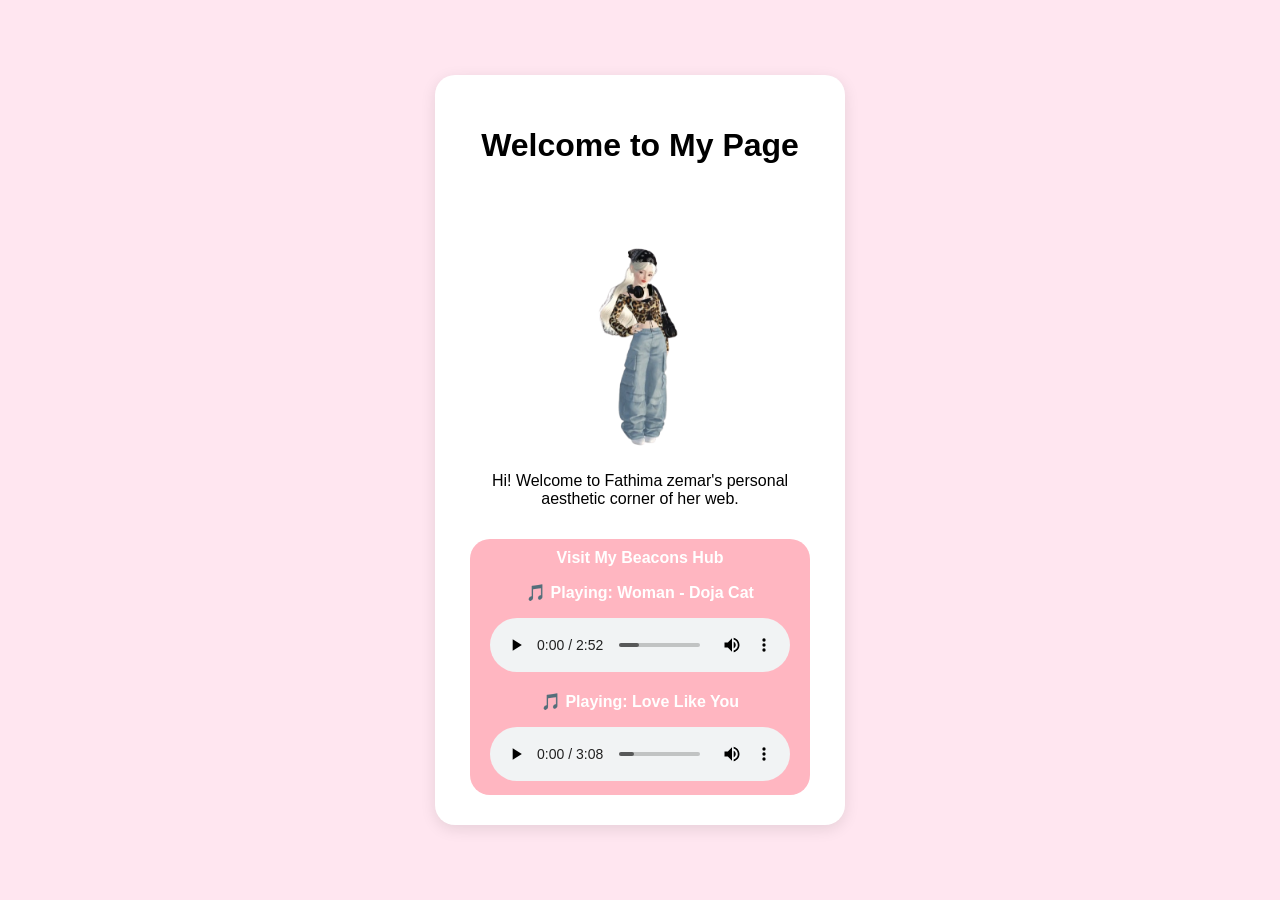
==== index.html @ a3893caa "Update index.html" ====
<!DOCTYPE html>
<html>
<head>
  <style>
      body {
        background-image: url("leopard-bg.jpg");
        background-repeat: repeat;
        background-size: auto;
      }
    </style>
  <meta charset="UTF-8">
  <title>My Portfolio</title>
  <link rel="stylesheet" href="style.css">
</head>
<body>

  <div class="card">
    <h1>Welcome to My Page</h1>
    
    <!-- Your doll image -->
    <img src="doll-removebg-preview.png" alt="My Doll Avatar" class="avatar">

    <p>Hi! Welcome to Fathima zemar's personal aesthetic corner of her web.</p>

    <!-- Your Beacons Link -->
    <a href="https://beacons.ai/pathumahh" target="_blank" class="button">
      Visit My Beacons Hub
      <p>🎵 Playing: Woman - Doja Cat</p>
<audio controls src="Doja Cat - Woman (Lyrics).mp3"></audio>

<p>🎵 Playing: Love Like You</p>
<audio controls src="d61f-a7c3-4ff1-a3a3-bac43fb185ff.mp3"></audio>
    </a>
  </div>

</body>
</html>
---- style.css ----
body {
  background-color: #ffe6f0;
  font-family: sans-serif;
  display: flex;
  justify-content: center;
  align-items: center;
  min-height: 100vh;
  margin: 0;
}

.card {
  background: white;
  padding: 30px;
  border-radius: 20px;
  text-align: center;
  max-width: 350px;
  box-shadow: 0 4px 15px rgba(0, 0, 0, 0.1);
}

.avatar {
  width: 150px;
  height: auto;
  border-radius: 10px;
}

.button {
  display: inline-block;
  margin-top: 15px;
  background-color: #ffb6c1;
  color: white;
  padding: 10px 20px;
  border-radius: 20px;
  text-decoration: none;
  font-weight: bold;
}
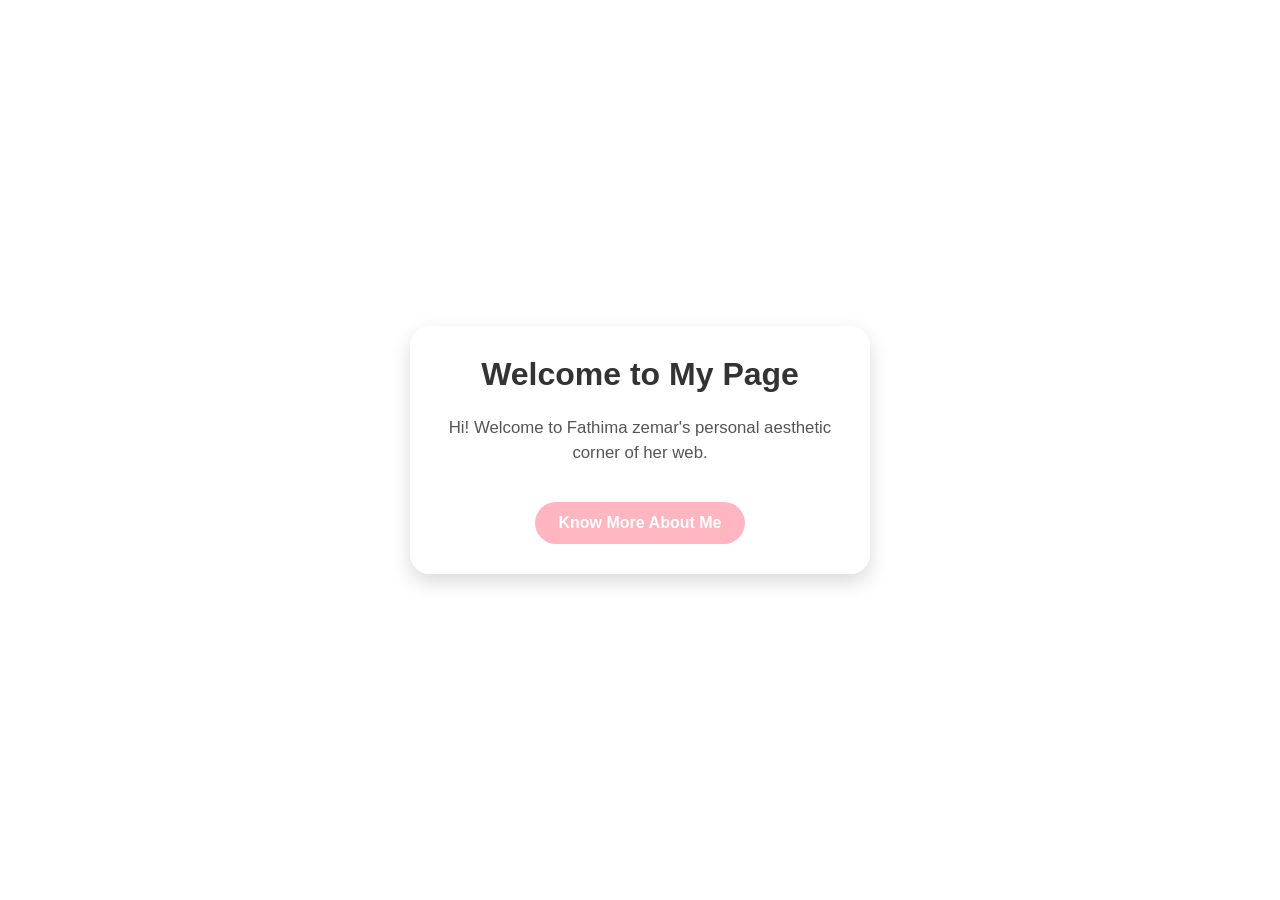
==== commit ef3ce4bf: "Update index.html" ====
--- a/index.html
+++ b/index.html
@@ -1,36 +1,67 @@
 <!DOCTYPE html>
-<html>
+<html lang="en">
 <head>
+  <meta charset="UTF-8">
+  <meta name="viewport" content="width=device-width, initial-scale=1.0">
+  <title>My Portfolio</title>
   <style>
-      body {
-        background-image: url("leopard-bg.jpg");
-        background-repeat: repeat;
-        background-size: auto;
-      }
-    </style>
-  <meta charset="UTF-8">
-  <title>My Portfolio</title>
-  <link rel="stylesheet" href="style.css">
+    body {
+      background-image: url("leopard-bg.jpg");
+      background-repeat: repeat;
+      background-size: auto;
+      font-family: Arial, sans-serif;
+      display: flex;
+      justify-content: center;
+      align-items: center;
+      min-height: 100vh;
+      margin: 0;
+    }
+
+    .container {
+      background-color: rgba(255, 255, 255, 0.95);
+      padding: 30px;
+      border-radius: 20px;
+      text-align: center;
+      max-width: 400px;
+      width: 90%;
+      box-shadow: 0 8px 20px rgba(0, 0, 0, 0.15);
+    }
+
+    h1 {
+      margin-top: 0;
+      color: #333;
+    }
+
+    p {
+      color: #555;
+      font-size: 1.05rem;
+      line-height: 1.5;
+    }
+
+    .button {
+      display: inline-block;
+      margin-top: 20px;
+      padding: 12px 24px;
+      background-color: #ffb6c1;
+      color: #fff;
+      text-decoration: none;
+      font-weight: bold;
+      border-radius: 25px;
+      transition: background 0.3s ease;
+    }
+
+    .button:hover {
+      background-color: #ff94a6;
+    }
+  </style>
 </head>
 <body>
 
-  <div class="card">
+  <div class="container">
     <h1>Welcome to My Page</h1>
+    <p>Hi! Welcome to Fathima zemar's personal aesthetic corner of her web.</p>
     
-    <!-- Your doll image -->
-    <img src="doll-removebg-preview.png" alt="My Doll Avatar" class="avatar">
-
-    <p>Hi! Welcome to Fathima zemar's personal aesthetic corner of her web.</p>
-
-    <!-- Your Beacons Link -->
-    <a href="https://beacons.ai/pathumahh" target="_blank" class="button">
-      Visit My Beacons Hub
-      <p>🎵 Playing: Woman - Doja Cat</p>
-<audio controls src="Doja Cat - Woman (Lyrics).mp3"></audio>
-
-<p>🎵 Playing: Love Like You</p>
-<audio controls src="d61f-a7c3-4ff1-a3a3-bac43fb185ff.mp3"></audio>
-    </a>
+    <a href="about.html" class="button">Know More About Me</a>
   </div>
 
 </body>
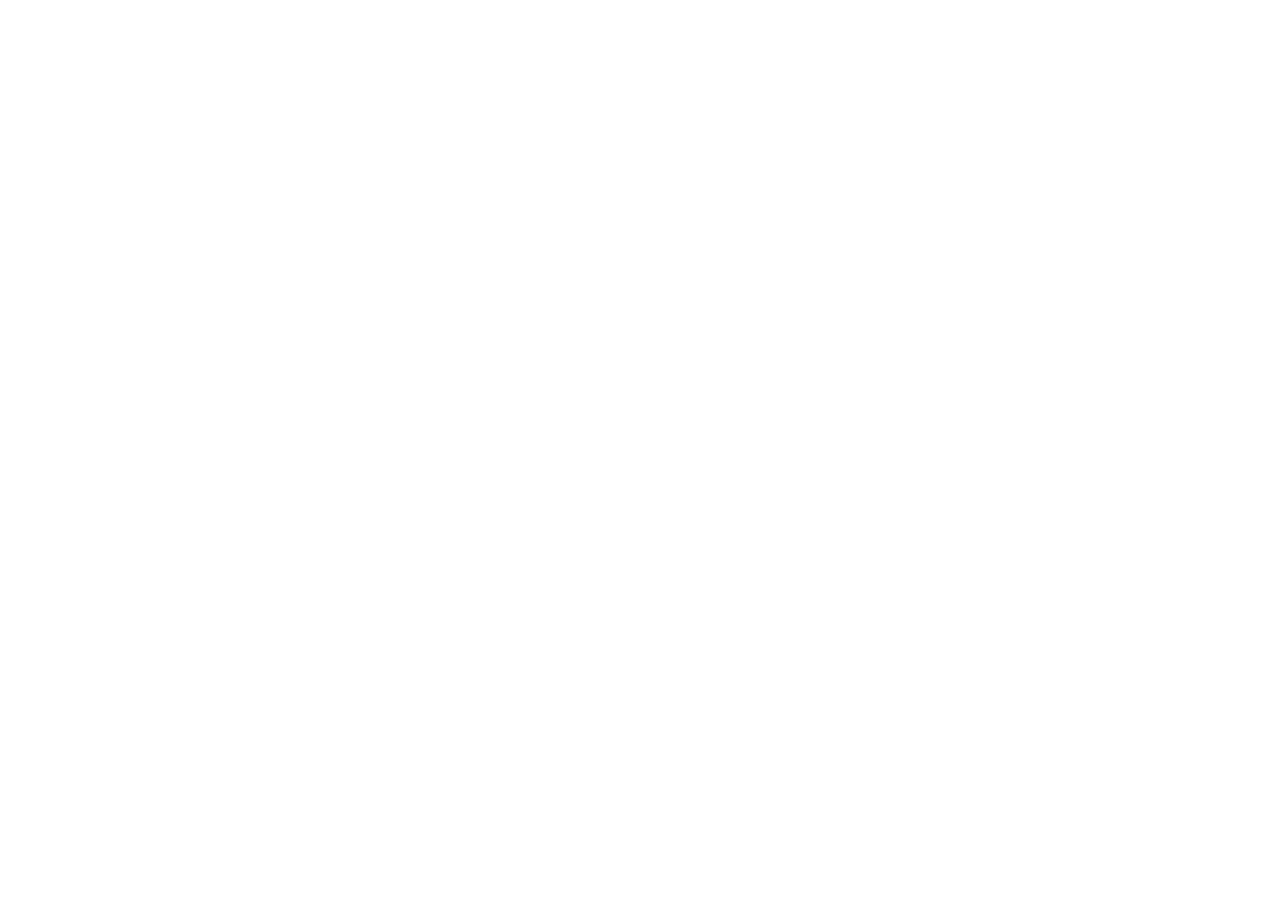
==== commit 8c906922: "Update index.html" ====
--- a/index.html
+++ b/index.html
@@ -53,16 +53,15 @@
     .button:hover {
       background-color: #ff94a6;
     }
-  </style>
-</head>
-<body>
-
   <div class="container">
+    <img src="doll-removebg-preview.png" alt="Me" style="width: 150px; height: auto; margin-bottom: 15px;">
     <h1>Welcome to My Page</h1>
     <p>Hi! Welcome to Fathima zemar's personal aesthetic corner of her web.</p>
     
     <a href="about.html" class="button">Know More About Me</a>
   </div>
+    <a href="about.html" class="button">Know More About Me</a>
+  </div>
 
 </body>
 </html>
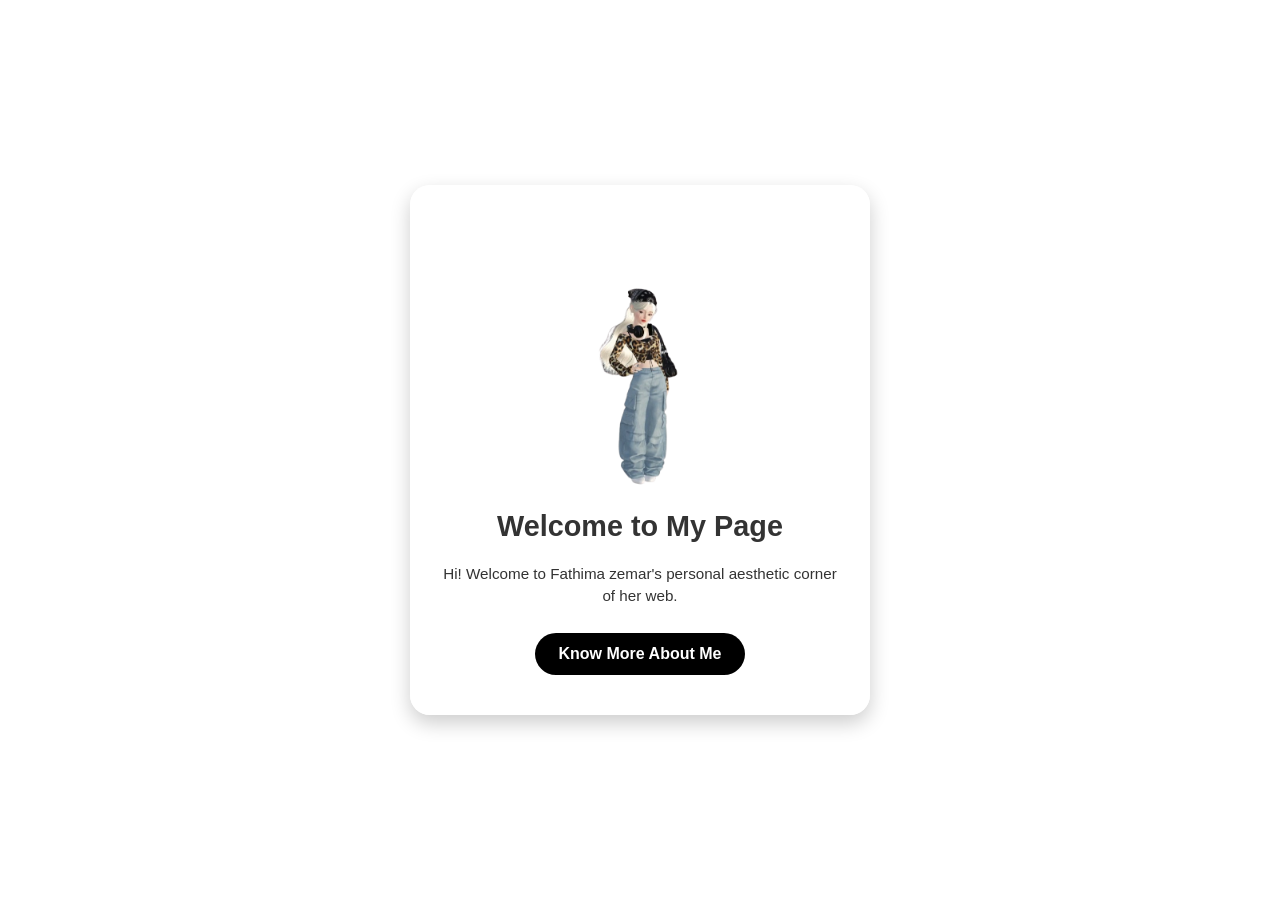
==== commit 26301d2f: "Update index.html" ====
--- a/index.html
+++ b/index.html
@@ -3,65 +3,75 @@
 <head>
   <meta charset="UTF-8">
   <meta name="viewport" content="width=device-width, initial-scale=1.0">
-  <title>My Portfolio</title>
+  <title>Home - Fathima Zemar</title>
   <style>
     body {
-      background-image: url("leopard-bg.jpg");
-      background-repeat: repeat;
-      background-size: auto;
-      font-family: Arial, sans-serif;
+      margin: 0;
+      padding: 0;
+      font-family: 'Poppins', sans-serif;
+      background: url('leopard-bg.jpg') no-repeat center center fixed;
+      background-size: cover;
+      color: #333;
       display: flex;
       justify-content: center;
       align-items: center;
       min-height: 100vh;
-      margin: 0;
     }
 
     .container {
-      background-color: rgba(255, 255, 255, 0.95);
-      padding: 30px;
+      background: rgba(255, 255, 255, 0.85);
+      backdrop-filter: blur(5px);
+      padding: 40px 30px;
       border-radius: 20px;
       text-align: center;
       max-width: 400px;
       width: 90%;
-      box-shadow: 0 8px 20px rgba(0, 0, 0, 0.15);
+      box-shadow: 0 8px 20px rgba(0,0,0,0.2);
+    }
+
+    .avatar {
+      width: 150px;
+      height: auto;
+      margin-bottom: 15px;
     }
 
     h1 {
       margin-top: 0;
-      color: #333;
+      font-size: 1.8rem;
     }
 
     p {
-      color: #555;
-      font-size: 1.05rem;
+      font-size: 0.95rem;
       line-height: 1.5;
+      margin-bottom: 25px;
     }
 
     .button {
       display: inline-block;
-      margin-top: 20px;
       padding: 12px 24px;
-      background-color: #ffb6c1;
+      background-color: #000;
       color: #fff;
       text-decoration: none;
+      border-radius: 25px;
       font-weight: bold;
-      border-radius: 25px;
-      transition: background 0.3s ease;
+      transition: transform 0.2s ease, background-color 0.2s ease;
     }
 
     .button:hover {
-      background-color: #ff94a6;
+      background-color: #333;
+      transform: scale(1.05);
     }
+  </style>
+</head>
+<body>
+
   <div class="container">
-    <img src="doll-removebg-preview.png" alt="Me" style="width: 150px; height: auto; margin-bottom: 15px;">
+    <img src="doll-removebg-preview.png" alt="Me" class="avatar">
     <h1>Welcome to My Page</h1>
     <p>Hi! Welcome to Fathima zemar's personal aesthetic corner of her web.</p>
     
     <a href="about.html" class="button">Know More About Me</a>
   </div>
-    <a href="about.html" class="button">Know More About Me</a>
-  </div>
 
 </body>
 </html>
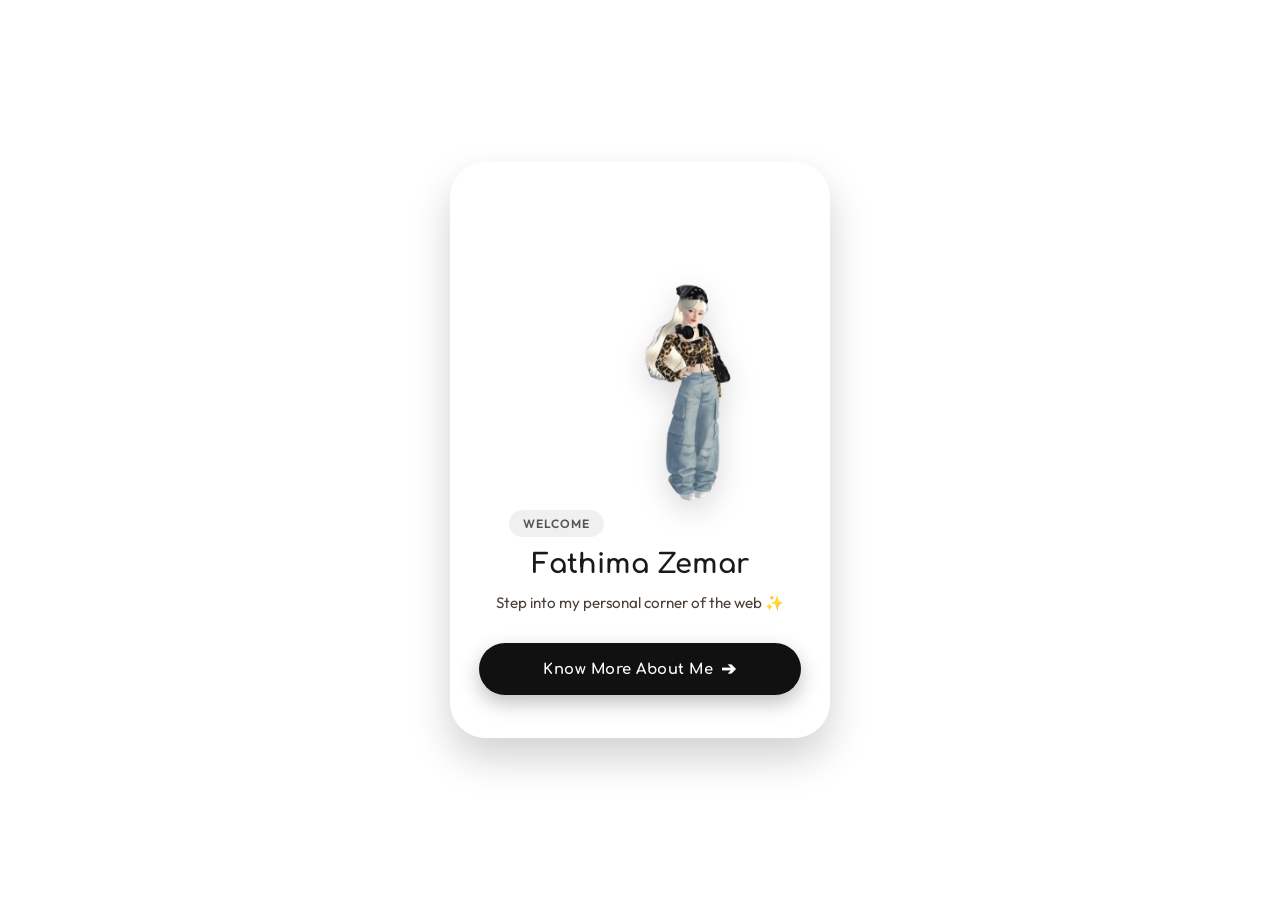
==== commit 7b5c8a5e: "Update index.html" ====
--- a/index.html
+++ b/index.html
@@ -3,74 +3,148 @@
 <head>
   <meta charset="UTF-8">
   <meta name="viewport" content="width=device-width, initial-scale=1.0">
-  <title>Home - Fathima Zemar</title>
+  <title>Fathima Zemar ✨</title>
+  <link rel="preconnect" href="https://fonts.googleapis.com">
+  <link rel="preconnect" href="https://fonts.gstatic.com" crossorigin>
+  <link href="https://fonts.googleapis.com/css2?family=Comfortaa:wght@500;700&family=Outfit:wght@300;400;600&display=swap" rel="stylesheet">
   <style>
-    body {
+    * {
+      box-sizing: border-box;
       margin: 0;
       padding: 0;
-      font-family: 'Poppins', sans-serif;
+    }
+
+    body {
+      font-family: 'Outfit', sans-serif;
       background: url('leopard-bg.jpg') no-repeat center center fixed;
       background-size: cover;
-      color: #333;
+      color: #2D2424;
       display: flex;
       justify-content: center;
       align-items: center;
       min-height: 100vh;
+      padding: 20px;
     }
 
-    .container {
-      background: rgba(255, 255, 255, 0.85);
-      backdrop-filter: blur(5px);
-      padding: 40px 30px;
+    .card {
+      background: rgba(255, 255, 255, 0.78);
+      backdrop-filter: blur(16px);
+      -webkit-backdrop-filter: blur(16px);
+      padding: 42px 28px;
+      border-radius: 36px;
+      text-align: center;
+      max-width: 380px;
+      width: 100%;
+      border: 1px solid rgba(255, 255, 255, 0.6);
+      box-shadow: 0 20px 40px rgba(0, 0, 0, 0.18), inset 0 0 15px rgba(255, 255, 255, 0.5);
+      animation: floatUp 1s ease-out;
+      position: relative;
+    }
+
+    @keyframes floatUp {
+      from { opacity: 0; transform: translateY(30px) scale(0.95); }
+      to { opacity: 1; transform: translateY(0) scale(1); }
+    }
+
+    .badge {
+      display: inline-block;
+      background: rgba(0, 0, 0, 0.06);
+      padding: 6px 14px;
       border-radius: 20px;
-      text-align: center;
-      max-width: 400px;
-      width: 90%;
-      box-shadow: 0 8px 20px rgba(0,0,0,0.2);
+      font-size: 0.75rem;
+      letter-spacing: 1px;
+      text-transform: uppercase;
+      font-weight: 600;
+      margin-bottom: 12px;
+      color: #555;
+    }
+
+    .avatar-wrapper {
+      position: relative;
+      display: inline-block;
+      margin: 10px 0 20px;
     }
 
     .avatar {
-      width: 150px;
+      width: 165px;
       height: auto;
-      margin-bottom: 15px;
+      display: block;
+      margin: 0 auto;
+      filter: drop-shadow(0 10px 15px rgba(0,0,0,0.15));
+      animation: gentleBounce 3s ease-in-out infinite;
+      transition: transform 0.3s cubic-bezier(0.175, 0.885, 0.32, 1.275);
+    }
+
+    .avatar:hover {
+      transform: scale(1.08) rotate(-3deg);
+    }
+
+    @keyframes gentleBounce {
+      0%, 100% { transform: translateY(0); }
+      50% { transform: translateY(-8px); }
     }
 
     h1 {
-      margin-top: 0;
-      font-size: 1.8rem;
+      font-family: 'Comfortaa', cursive;
+      font-size: 1.7rem;
+      color: #1A1A1A;
+      margin-bottom: 12px;
+      font-weight: 700;
     }
 
     p {
       font-size: 0.95rem;
-      line-height: 1.5;
-      margin-bottom: 25px;
+      line-height: 1.6;
+      color: #4A403A;
+      margin-bottom: 28px;
+      font-weight: 400;
     }
 
     .button {
-      display: inline-block;
-      padding: 12px 24px;
-      background-color: #000;
-      color: #fff;
+      display: inline-flex;
+      align-items: center;
+      justify-content: center;
+      gap: 8px;
+      width: 100%;
+      padding: 16px 24px;
+      background: #111111;
+      color: #FFFFFF;
       text-decoration: none;
-      border-radius: 25px;
-      font-weight: bold;
-      transition: transform 0.2s ease, background-color 0.2s ease;
+      border-radius: 50px;
+      font-family: 'Comfortaa', cursive;
+      font-weight: 700;
+      font-size: 0.92rem;
+      letter-spacing: 0.5px;
+      box-shadow: 0 8px 20px rgba(0, 0, 0, 0.25);
+      transition: all 0.3s ease;
     }
 
     .button:hover {
-      background-color: #333;
-      transform: scale(1.05);
+      background: #333333;
+      transform: translateY(-3px);
+      box-shadow: 0 12px 25px rgba(0, 0, 0, 0.35);
+    }
+
+    .sparkle {
+      font-size: 1.1rem;
     }
   </style>
 </head>
 <body>
 
-  <div class="container">
-    <img src="doll-removebg-preview.png" alt="Me" class="avatar">
-    <h1>Welcome to My Page</h1>
-    <p>Hi! Welcome to Fathima zemar's personal aesthetic corner of her web.</p>
+  <div class="card">
+    <span class="badge">Welcome</span>
     
-    <a href="about.html" class="button">Know More About Me</a>
+    <div class="avatar-wrapper">
+      <img src="doll-removebg-preview.png" alt="Avatar" class="avatar">
+    </div>
+
+    <h1>Fathima Zemar</h1>
+    <p>Step into my personal corner of the web ✨</p>
+    
+    <a href="about.html" class="button">
+      Know More About Me <span class="sparkle">➔</span>
+    </a>
   </div>
 
 </body>
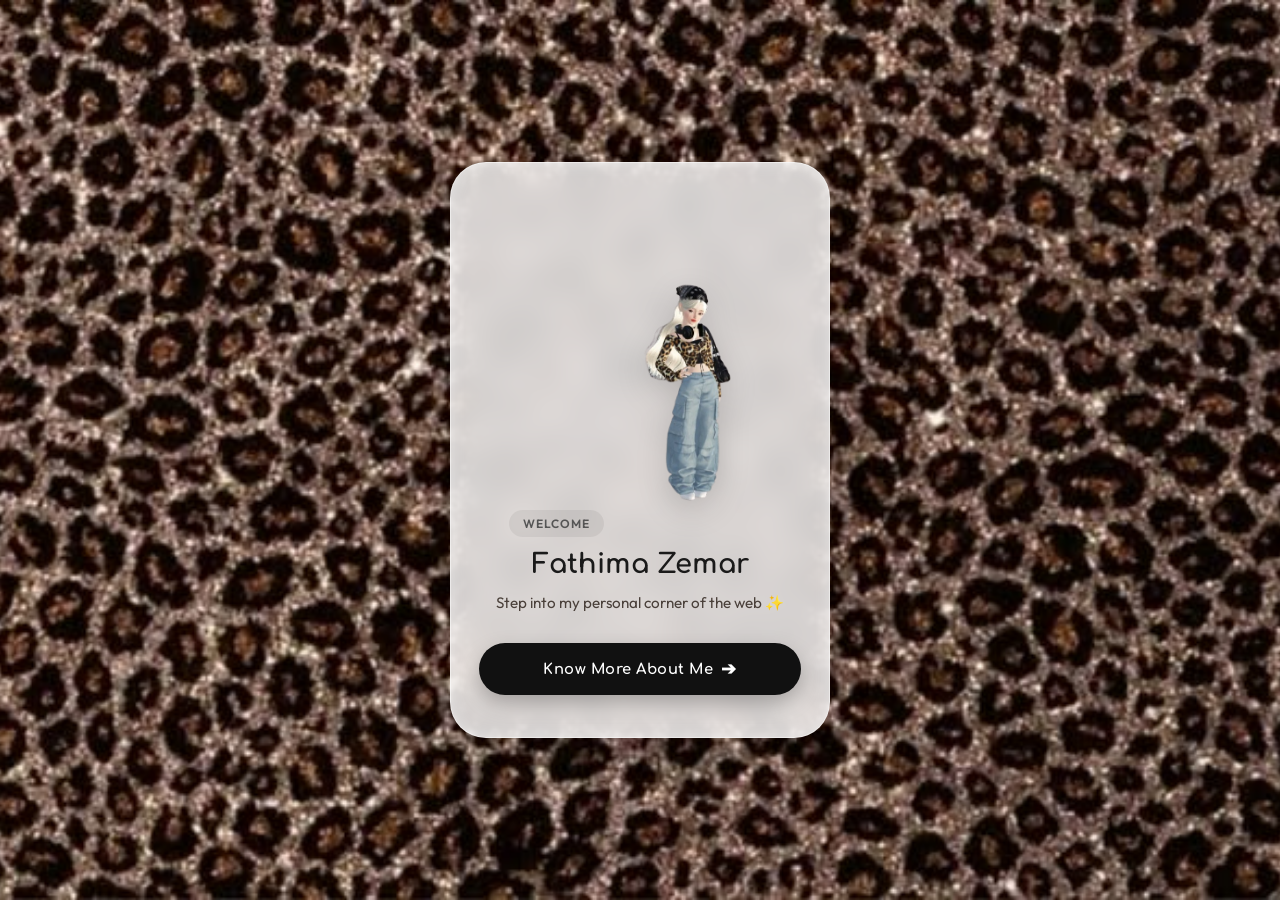
==== commit 6d053343: "Update index.html" ====
--- a/index.html
+++ b/index.html
@@ -16,7 +16,7 @@
 
     body {
       font-family: 'Outfit', sans-serif;
-      background: url('leopard-bg.jpg') no-repeat center center fixed;
+      background: url('_3.jpg') no-repeat center center fixed;
       background-size: cover;
       color: #2D2424;
       display: flex;
